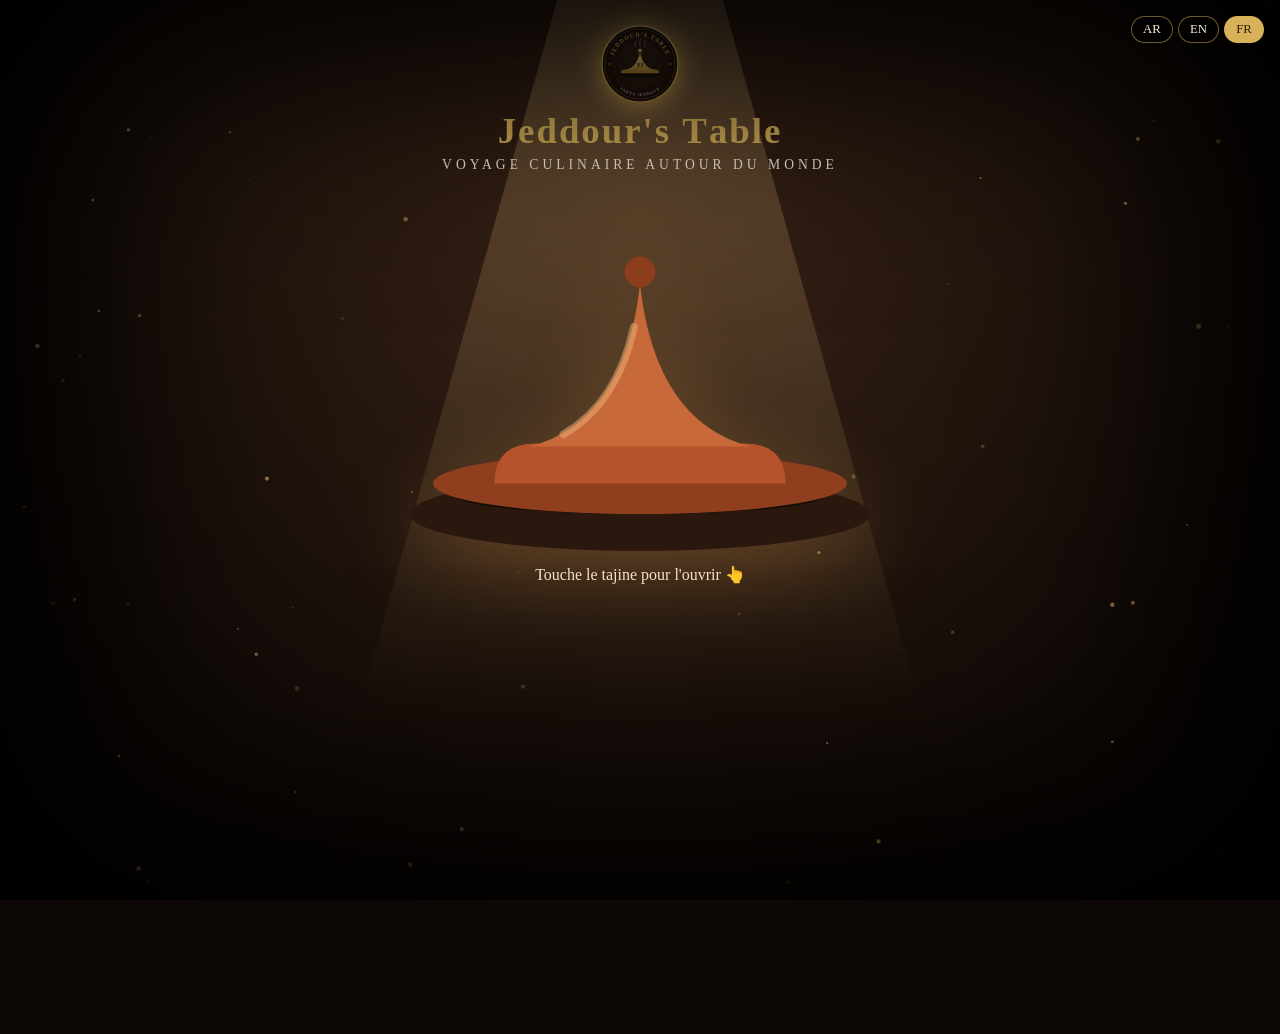
==== index.html @ bbd9a8d2 "initial commit" ====
<!DOCTYPE html>
<html lang="fr">
<head>
<meta charset="UTF-8">
<meta name="viewport" content="width=device-width, initial-scale=1">
<title>Jeddour's Table — Voyage culinaire</title>
<link rel="icon" href="[data-uri]">
<style>
* { box-sizing: border-box; margin: 0; padding: 0; }
body { min-height: 100vh; font-family: Georgia, serif; color: #f4ead8; text-align: center;
  background: radial-gradient(circle at 50% 20%, #3a2417, #0c0705 70%); padding: 1.5rem 1rem 3rem; overflow-x: hidden; }
body::after { content: ""; position: fixed; inset: 0; box-shadow: inset 0 0 220px 70px #000; pointer-events: none; z-index: 3; }
main { position: relative; z-index: 2; min-height: calc(100vh - 4.5rem); display: flex; flex-direction: column; align-items: center; }
h1 { font-size: 2.3rem; letter-spacing: 2px; color: #d8b25a; margin-top: .3rem; }
#dust { position: fixed; inset: 0; width: 100%; height: 100%; pointer-events: none; z-index: 0; }
.spot { position: fixed; top: -10%; left: 50%; width: 80vmin; height: 120vh; transform: translateX(-50%);
  background: linear-gradient(180deg, rgba(255,214,140,.3), transparent 75%);
  clip-path: polygon(42% 0, 58% 0, 100% 100%, 0 100%); filter: blur(18px);
  opacity: 0; animation: fadeIn 2.5s 1s forwards; pointer-events: none; z-index: 1; }
.flash { position: fixed; inset: 0; background: radial-gradient(circle at 50% 45%, #fff3c4, transparent 65%); opacity: 0; pointer-events: none; z-index: 50; }
.flash.go { animation: flash 1.2s; }
.logo { width: 80px; opacity: 0; transform: scale(.6); filter: drop-shadow(0 0 14px #d8b25a); animation: logoIn 1.2s .3s forwards; }
#title { perspective: 600px; }
#title span { display: inline-block; opacity: 0; transform: translateY(30px) rotateX(-70deg); animation: letter .8s forwards; animation-delay: calc(1s + var(--i) * .06s); }
.tagline { opacity: 0; letter-spacing: 4px; text-transform: uppercase; font-size: .85rem; margin: .3rem 0 1rem; animation: fadeIn 1.2s 2.4s forwards; }
.scene { flex: 1; display: flex; flex-direction: column; align-items: center; justify-content: center; width: 100%; }
.tagine { width: min(460px, 88vw); cursor: pointer; opacity: 0; transform: translateY(60px); filter: drop-shadow(0 20px 40px rgba(255,170,80,.25));
  animation: rise 1.4s 2.6s cubic-bezier(.2,.8,.2,1) forwards, float 4s 4.2s ease-in-out infinite; }
.hint { cursor: pointer; opacity: 0; margin: .5rem 0 1.2rem; min-height: 1.5rem; animation: fadeIn 1s 4s forwards; }
.lid { transform-origin: 150px 168px; transition: transform 1.2s cubic-bezier(.6,-.3,.3,1.3), filter .3s; }
.tagine:hover .lid { filter: brightness(1.15); }
.glow { opacity: 0; filter: blur(25px); transition: opacity 1s .3s; }
.steam path { fill: none; stroke: #fff; stroke-width: 5; stroke-linecap: round; opacity: 0; }
.steam path:nth-child(2) { animation-delay: .5s !important; }
.steam path:nth-child(3) { animation-delay: 1s !important; }
.scene.open .tagine { animation: none; opacity: 1; transform: none; }
.scene.open .hint { animation: none; opacity: 1; }
.scene.open .lid { transform: translateY(-125px) rotate(-18deg); }
.scene.open .glow { opacity: .8; }
.scene.open .steam path { animation: steam 2.2s infinite; }
.enter { display: block; margin: 0 auto 1.4rem; padding: 1.1rem 2.4rem; border-radius: 18px; text-decoration: none; color: #2a1a0c;
  background: linear-gradient(180deg, #f0d98a, #b98a2e); box-shadow: 0 0 40px rgba(240,217,138,.5), 0 10px 30px rgba(0,0,0,.5);
  opacity: 0; transform: translateY(-45vh) scale(.2); pointer-events: none; transition: opacity .6s, transform 1s cubic-bezier(.3,1.5,.5,1); }
.enter strong { display: block; font-size: 1.5rem; letter-spacing: 2px; }
.enter span { font-size: .85rem; opacity: .8; }
.scene.open ~ .enter { opacity: 1; transform: none; pointer-events: auto; transition-delay: .6s, .6s; animation: glowPulse 2.4s 2s infinite; }
.scene.open ~ .enter:hover { transform: scale(1.06); transition-delay: 0s; }
.countries { display: flex; flex-wrap: wrap; gap: 1rem; justify-content: center; max-width: 820px; margin: 0 auto; padding-bottom: 2rem; }
.card { --c: #d8b25a; display: flex; flex-direction: column; align-items: center; gap: .6rem; width: 130px; padding: 1rem .5rem; border-radius: 16px;
  color: inherit; text-decoration: none; background: rgba(255,255,255,.06); border: 1px solid rgba(255,255,255,.15);
  opacity: 0; transform: translateY(-55vh) scale(.2); pointer-events: none; transition: opacity .6s, transform 1s cubic-bezier(.3,1.4,.5,1), background .3s, border-color .3s; }
.card img { width: 76px; height: 52px; object-fit: cover; border-radius: 6px; box-shadow: 0 4px 14px rgba(0,0,0,.5); }
.scene.open ~ .countries .card { opacity: 1; transform: none; pointer-events: auto; transition-delay: calc(var(--d) + .9s), calc(var(--d) + .9s), 0s, 0s; }
.scene.open ~ .countries .card:hover { background: var(--c); border-color: var(--c); transform: translateY(-6px) scale(1.06); transition-delay: 0s; }
@keyframes glowPulse { 50% { box-shadow: 0 0 80px rgba(240,217,138,.95), 0 10px 30px rgba(0,0,0,.5); } }
.lang { position: fixed; top: 1rem; inset-inline-end: 1rem; z-index: 60; display: flex; gap: .3rem; }
.lang button { background: rgba(0,0,0,.45); color: #f4ead8; border: 1px solid rgba(216,178,90,.5); border-radius: 14px; padding: .3rem .7rem; font: inherit; font-size: .8rem; cursor: pointer; }
.lang button.on { background: #d8b25a; color: #2a1a0c; }
html[dir=rtl] body { font-family: Tahoma, "Segoe UI", Georgia, serif; }
@keyframes fadeIn { to { opacity: 1; } }
@keyframes logoIn { to { opacity: 1; transform: none; } }
@keyframes letter { to { opacity: 1; transform: none; } }
@keyframes rise { to { opacity: 1; transform: none; } }
@keyframes float { 50% { transform: translateY(-8px); } }
@keyframes flash { 0% { opacity: 0; } 20% { opacity: .9; } 100% { opacity: 0; } }
@keyframes steam { 0% { opacity: 0; transform: translateY(10px); } 40% { opacity: .5; } 100% { opacity: 0; transform: translateY(-25px); } }
@keyframes pop { to { opacity: 1; transform: none; } }
</style>
</head>
<body>
<canvas id="dust"></canvas>
<div class="spot"></div>
<div class="flash" id="flash"></div>
<div class="lang" id="lang"><button data-l="ar">AR</button><button data-l="en">EN</button><button data-l="fr">FR</button></div>
<main>
  <img src="[data-uri]" class="logo" alt="Logo Jeddour's Table">
  <h1 id="title">Jeddour's Table</h1>
  <p class="tagline" id="tagline">Voyage culinaire autour du monde</p>
  <div class="scene" id="scene">
    
    <svg class="tagine" viewBox="0 0 300 240">
      <circle class="glow" cx="150" cy="150" r="70" fill="#ffcf70"/>
      <g class="steam"><path d="M120 130 Q108 100 124 78"/><path d="M150 124 Q138 92 154 66"/><path d="M180 130 Q168 100 184 78"/></g>
      <ellipse cx="150" cy="212" rx="150" ry="24" fill="#2a170d"/>
      <ellipse cx="150" cy="200" rx="120" ry="12" fill="#000" opacity=".45"/>
      <ellipse cx="150" cy="192" rx="135" ry="20" fill="#8f3f1d"/>
      <path d="M55 192 Q55 166 82 166 L218 166 Q245 166 245 192 Z" fill="#b5532c"/>
      <g class="lid" id="lid">
        <path d="M78 168 Q140 152 150 62 Q160 152 222 168 Z" fill="#c8693a"/>
        <path d="M100 160 Q135 140 146 90" fill="none" stroke="#f0b27a" stroke-width="5" stroke-linecap="round" opacity=".5"/>
        <circle cx="150" cy="54" r="10" fill="#8f3f1d"/>
      </g>
    </svg>
    <p class="hint" id="hint">Touche le tajine pour l'ouvrir 👆</p>
  </div>
  <a class="enter" id="enter" href="restaurant.html"><strong id="enterT">Entrer</strong><span id="enterS">Menu · Commandes · Réservation</span></a>
  <div class="countries" id="countries"></div>
</main>
<script>
const COUNTRIES = [{"id":"maroc","nom":"Maroc","couleur":"#c1272d","slogan":"La table des mille et une saveurs","plats":[{"nom":"Tajine","slug":"tajine","emoji":"🍲","prix":90,"desc":"Mijoté lentement dans son plat en terre cuite. Choisis ta recette.","photo":"https://commons.wikimedia.org/wiki/Special:FilePath/Moroccan_lamb_with_prunes_and_apricots.jpg?width=900","histoire":"Le tajine porte le nom du plat en terre cuite à couvercle conique dans lequel il cuit. Cette forme garde la vapeur et laisse la viande mijoter doucement dans son propre jus. Le mariage sucré-salé de l'agneau et des pruneaux est un grand classique des repas de fête et des tables d'invités.","types":[{"nom":"Agneau aux pruneaux","prix":90},{"nom":"Poulet, olives et citron confit","prix":75},{"nom":"Kefta aux œufs","prix":65},{"nom":"Légumes","prix":60}]},{"nom":"Couscous","slug":"couscous","emoji":"🥘","prix":85,"desc":"Semoule vapeur et légumes de saison. Choisis ta garniture.","photo":"https://commons.wikimedia.org/wiki/Special:FilePath/MoroccanCouscous.jpg?width=900","histoire":"Le couscous est né chez les Imazighen (Berbères) d'Afrique du Nord il y a des siècles. Au Maroc, on le sert traditionnellement le vendredi, en famille, et pour les grandes occasions. En 2020, le savoir-faire du couscous a été inscrit au patrimoine culturel immatériel de l'UNESCO par le Maroc, l'Algérie, la Mauritanie et la Tunisie.","types":[{"nom":"Royal","prix":85},{"nom":"Agneau","prix":80},{"nom":"Poulet","prix":70},{"nom":"Sept légumes","prix":60}]},{"nom":"Pastilla","slug":"pastilla","emoji":"🥧","prix":70,"desc":"Feuilles de warqa croustillantes, amandes et cannelle. Choisis ta garniture.","histoire":"La pastilla est une spécialité raffinée de la cuisine marocaine, souvent associée à Fès et à l'héritage andalou. On la prépare traditionnellement avec du pigeon, aujourd'hui souvent avec du poulet. Sa surprise : le sucre et la cannelle saupoudrés sur une garniture salée.","types":[{"nom":"Poulet","prix":70},{"nom":"Viande","prix":75},{"nom":"Pigeon","prix":90},{"nom":"Fruits de mer","prix":85}]},{"nom":"Harira","slug":"harira","emoji":"🍵","prix":30,"desc":"Soupe de tomates, lentilles et pois chiches parfumée à la coriandre, servie avec des dattes.","photo":"https://commons.wikimedia.org/wiki/Special:FilePath/Harira_d%27aflou.jpg?width=900","histoire":"Le mot harira vient d'un mot arabe qui signifie « soie », à cause de la texture veloutée de la soupe. C'est le plat qui rompt le jeûne au coucher du soleil pendant le Ramadan, accompagné de dattes et de chebakia."},{"nom":"Tanjia marrakchia","slug":"tanjia","emoji":"🏺","prix":95,"desc":"Viande de bœuf confite des heures dans une jarre en terre, ail, cumin et citron confit.","histoire":"La tanjia est la spécialité de Marrakech. Elle cuit dans une jarre en terre que l'on dépose dans les braises du four du hammam. On la présente souvent comme le plat des hommes, préparé entre amis pour un déjeuner.","types":[{"nom":"Bœuf","prix":95},{"nom":"Agneau","prix":105}]},{"nom":"Rfissa","slug":"rfissa","emoji":"🍗","prix":80,"desc":"Poulet fermier, lentilles et fenugrec sur des morceaux de msemen émiettés.","photo":"https://commons.wikimedia.org/wiki/Special:FilePath/Rfissa_marocaine.jpg?width=900","histoire":"La rfissa est un plat de fête généreux, servi aux grandes occasions. On l'offre aussi aux jeunes mamans après la naissance, pour leur donner des forces."}],"code":"ma"},{"id":"italie","nom":"Italie","couleur":"#1b8a3c","slogan":"La dolce vita dans l'assiette","plats":[{"nom":"Pizza","emoji":"🍕","desc":"Pâte fine, sauce tomate et mozzarella. Choisis ta pizza.","prix":65,"slug":"pizza-margherita","types":[{"nom":"Margherita","prix":65},{"nom":"Pepperoni (bœuf)","prix":75},{"nom":"Quatre fromages","prix":80},{"nom":"Poulet","prix":75}]},{"nom":"Lasagnes","emoji":"🍝","desc":"Bolognaise maison et béchamel gratinée.","prix":75,"slug":"lasagnes","types":[{"nom":"Bœuf","prix":75},{"nom":"Poulet","prix":70},{"nom":"Végétarienne","prix":65}]},{"nom":"Spaghetti","emoji":"🍝","desc":"Pâtes al dente. Choisis ta sauce.","prix":70,"slug":"spaghetti-carbonara","types":[{"nom":"Carbonara (volaille fumée)","prix":70},{"nom":"Bolognaise","prix":70},{"nom":"Arrabbiata","prix":60}]},{"nom":"Tiramisu","emoji":"🍰","desc":"Mascarpone, café et cacao.","prix":40,"slug":"tiramisu"}],"code":"it"},{"id":"france","nom":"France","couleur":"#1e4fa3","slogan":"L'art de la grande cuisine","plats":[{"nom":"Coq au vin","emoji":"🍗","desc":"Poulet mijoté au vin rouge.","prix":110,"slug":"coq-au-vin"},{"nom":"Ratatouille","emoji":"🍆","desc":"Légumes du soleil confits.","prix":70,"slug":"ratatouille"},{"nom":"Soupe à l'oignon","emoji":"🧅","desc":"Gratinée au fromage.","prix":50,"slug":"soupe-a-l-oignon"},{"nom":"Crêpes","emoji":"🥞","desc":"Fines crêpes faites minute. Choisis ta garniture.","prix":45,"slug":"crepes-suzette","types":[{"nom":"Suzette","prix":45},{"nom":"Sucre","prix":30},{"nom":"Chocolat","prix":40},{"nom":"Confiture","prix":35}]}],"code":"fr"},{"id":"chine","nom":"Chine","couleur":"#d71920","slogan":"Mille ans de saveurs","plats":[{"nom":"Canard laqué","emoji":"🦆","desc":"Peau croustillante, crêpes et sauce hoisin.","prix":120,"slug":"canard-laque"},{"nom":"Dim Sum","emoji":"🥟","desc":"Raviolis vapeur assortis.","prix":60,"slug":"dim-sum","types":[{"nom":"Crevettes","prix":60},{"nom":"Bœuf","prix":60},{"nom":"Poulet","prix":60},{"nom":"Légumes","prix":55}]},{"nom":"Nouilles sautées","emoji":"🍜","desc":"Légumes, œuf et sauce soja.","prix":55,"slug":"nouilles-sautees","types":[{"nom":"Légumes","prix":55},{"nom":"Poulet","prix":60},{"nom":"Bœuf","prix":65},{"nom":"Crevettes","prix":70}]},{"nom":"Kung Pao","emoji":"🌶️","desc":"Piquant, cacahuètes grillées. Choisis ta viande.","prix":75,"slug":"poulet-kung-pao","types":[{"nom":"Poulet","prix":75},{"nom":"Bœuf","prix":85},{"nom":"Crevettes","prix":95}]}],"code":"cn"},{"id":"japon","nom":"Japon","couleur":"#bc002d","slogan":"La précision du goût","plats":[{"nom":"Sushi","emoji":"🍣","desc":"Riz vinaigré et poisson frais. Choisis ton poisson.","prix":100,"slug":"sushi-assortis","types":[{"nom":"Saumon","prix":100},{"nom":"Thon","prix":110},{"nom":"Crevette","prix":95},{"nom":"Assortiment","prix":120}]},{"nom":"Ramen","emoji":"🍜","desc":"Bouillon riche, nouilles et œuf mariné. Choisis ton bouillon.","prix":80,"slug":"ramen","types":[{"nom":"Shoyu (poulet)","prix":80},{"nom":"Miso","prix":80},{"nom":"Piquant (poulet)","prix":85},{"nom":"Légumes","prix":70}]},{"nom":"Tempura","emoji":"🍤","desc":"Légumes et crevettes croustillants.","prix":75,"slug":"tempura","types":[{"nom":"Crevettes","prix":75},{"nom":"Légumes","prix":60},{"nom":"Mixte","prix":80}]},{"nom":"Takoyaki","emoji":"🐙","desc":"Boulettes de poulpe grillées.","prix":55,"slug":"takoyaki"}],"code":"jp"},{"id":"turquie","nom":"Turquie","couleur":"#e30a17","slogan":"Entre Orient et Occident","plats":[{"nom":"Kebab","emoji":"🥙","desc":"Grillé, servi avec pain et yaourt. Choisis ta viande.","prix":70,"slug":"kebab-iskender","types":[{"nom":"Agneau","prix":70},{"nom":"Poulet","prix":60},{"nom":"Mixte","prix":80}]},{"nom":"Pide","emoji":"🫓","desc":"Pain en bateau garni.","prix":60,"slug":"pide","types":[{"nom":"Viande","prix":60},{"nom":"Fromage","prix":55},{"nom":"Poulet","prix":60}]},{"nom":"Lahmacun","emoji":"🍕","desc":"Pizza turque fine à la viande.","prix":55,"slug":"lahmacun","types":[{"nom":"Agneau","prix":55},{"nom":"Poulet","prix":50},{"nom":"Fromage","prix":50}]},{"nom":"Baklava","emoji":"🍯","desc":"Pistaches et miel.","prix":40,"slug":"baklava","types":[{"nom":"Pistache","prix":40},{"nom":"Noix","prix":35}]}],"code":"tr"},{"id":"inde","nom":"Inde","couleur":"#e8792b","slogan":"Un festival d'épices","plats":[{"nom":"Curry","emoji":"🍛","desc":"Sauce crémeuse aux épices. Choisis ton curry.","prix":85,"slug":"poulet-tikka-masala","types":[{"nom":"Poulet tikka masala","prix":85},{"nom":"Agneau rogan josh","prix":95},{"nom":"Paneer","prix":75}]},{"nom":"Biryani","emoji":"🍚","desc":"Riz basmati parfumé au poulet.","prix":80,"slug":"biryani","types":[{"nom":"Poulet","prix":80},{"nom":"Agneau","prix":90},{"nom":"Légumes","prix":70}]},{"nom":"Naan","emoji":"🫓","desc":"Pain cuit au tandoor. Choisis ton naan.","prix":20,"slug":"naan-au-fromage","types":[{"nom":"Nature","prix":20},{"nom":"Fromage","prix":25},{"nom":"Ail","prix":25}]},{"nom":"Samosas","emoji":"🥟","desc":"Légumes épicés, croustillants.","prix":35,"slug":"samosas","types":[{"nom":"Légumes","prix":35},{"nom":"Viande","prix":40}]}],"code":"in"},{"id":"mexique","nom":"Mexique","couleur":"#006847","slogan":"Fiesta dans l'assiette","plats":[{"nom":"Tacos","emoji":"🌮","desc":"Tortillas de maïs, coriandre et oignon. Choisis ta garniture.","prix":55,"slug":"tacos-al-pastor","types":[{"nom":"Poulet","prix":55},{"nom":"Bœuf","prix":65},{"nom":"Crevettes","prix":70},{"nom":"Végétarien","prix":50}]},{"nom":"Burrito","emoji":"🌯","desc":"Riz, haricots, poulet et fromage.","prix":65,"slug":"burrito","types":[{"nom":"Poulet","prix":65},{"nom":"Bœuf","prix":70},{"nom":"Végétarien","prix":60}]},{"nom":"Guacamole","emoji":"🥑","desc":"Avocat frais et totopos.","prix":40,"slug":"guacamole"},{"nom":"Quesadilla","emoji":"🧀","desc":"Tortilla fondante au fromage.","prix":55,"slug":"quesadilla","types":[{"nom":"Fromage","prix":55},{"nom":"Poulet","prix":60},{"nom":"Champignons","prix":55}]}],"code":"mx"}];
const I18N = {"ui":{"fr":{"tagline":"Voyage culinaire autour du monde","hint":"Touche le tajine pour l'ouvrir 👆","hint2":"Choisis un pays ou clique sur Entrer 👇","enter":"Entrer","enter_sub":"Menu · Commandes · Réservation"},"en":{"tagline":"A culinary journey around the world","hint":"Tap the tajine to open it 👆","hint2":"Pick a country or press Enter 👇","enter":"Enter","enter_sub":"Menu · Orders · Booking"},"ar":{"tagline":"رحلة طهي حول العالم","hint":"المس الطاجين لفتحه 👆","hint2":"اختر بلدًا أو اضغط دخول 👇","enter":"دخول","enter_sub":"القائمة · الطلبات · الحجز"}},"ct":{"en":{"maroc":["Morocco","The table of a thousand and one flavours"],"italie":["Italy","La dolce vita on a plate"],"france":["France","The art of fine cuisine"],"chine":["China","A thousand years of flavour"],"japon":["Japan","The precision of taste"],"turquie":["Turkey","Between East and West"],"inde":["India","A festival of spices"],"mexique":["Mexico","Fiesta on a plate"]},"ar":{"maroc":["المغرب","مائدة ألف نكهة ونكهة"],"italie":["إيطاليا","الحياة الحلوة في طبق"],"france":["فرنسا","فن المطبخ الراقي"],"chine":["الصين","ألف عام من النكهات"],"japon":["اليابان","دقة الذوق"],"turquie":["تركيا","بين الشرق والغرب"],"inde":["الهند","مهرجان من التوابل"],"mexique":["المكسيك","احتفال في طبق"]}}};
const scene = document.getElementById("scene");
const hint = document.getElementById("hint");
const list = document.getElementById("countries");

function openTajine() {
  if (scene.classList.contains("open")) return;
  scene.classList.add("open");
  document.getElementById("flash").classList.add("go");
  ding();
  hint.textContent = U().hint2;
}
document.querySelector(".tagine").addEventListener("click", openTajine);
hint.addEventListener("click", openTajine);

let lang = new URLSearchParams(location.search).get("lang");
try { lang = lang || localStorage.getItem("lang"); } catch (e) {}
if (!I18N.ui[lang]) lang = "fr";
const U = () => I18N.ui[lang];
const cname = (c) => (lang === "fr" ? c.nom : I18N.ct[lang][c.id][0]);
function applyLang() {
  document.documentElement.lang = lang;
  document.documentElement.dir = lang === "ar" ? "rtl" : "ltr";
  try { localStorage.setItem("lang", lang); } catch (e) {}
  document.getElementById("tagline").textContent = U().tagline;
  hint.textContent = scene.classList.contains("open") ? U().hint2 : U().hint;
  document.getElementById("enterT").textContent = U().enter;
  document.getElementById("enterS").textContent = U().enter_sub;
  document.getElementById("enter").href = "restaurant.html?lang=" + lang;
  document.querySelectorAll("#lang button").forEach((b) => b.classList.toggle("on", b.dataset.l === lang));
  list.innerHTML = COUNTRIES.map((c, i) =>
    `<a class="card" style="--c:${c.couleur};--d:${i * 0.12}s" href="restaurant.html?c=${c.id}&lang=${lang}#carte"><img src="https://flagcdn.com/w160/${c.code}.png" alt=""><span>${cname(c)}</span></a>`).join("");
}
document.getElementById("lang").addEventListener("click", (e) => { const b = e.target.closest("button"); if (b) { lang = b.dataset.l; applyLang(); } });
applyLang();

const title = document.getElementById("title");
title.innerHTML = [...title.textContent].map((ch, i) => `<span style="--i:${i}">${ch === " " ? "&nbsp;" : ch}</span>`).join("");

const cv = document.getElementById("dust");
const ctx = cv.getContext("2d");
const dots = [];
function size() { cv.width = innerWidth; cv.height = innerHeight; }
size();
addEventListener("resize", size);
for (let i = 0; i < 70; i++) dots.push({ x: Math.random() * innerWidth, y: Math.random() * innerHeight, r: Math.random() * 2 + 0.5, v: Math.random() * 0.4 + 0.15, a: Math.random() });
(function loop() {
  if (ctx) {
    ctx.clearRect(0, 0, cv.width, cv.height);
    for (const d of dots) {
      d.y -= d.v; d.x += Math.sin(d.y / 40) * 0.3;
      if (d.y < -5) { d.y = cv.height + 5; d.x = Math.random() * cv.width; }
      ctx.beginPath(); ctx.arc(d.x, d.y, d.r, 0, 6.283);
      ctx.fillStyle = `rgba(255,200,110,${d.a * 0.6})`; ctx.fill();
    }
  }
  requestAnimationFrame(loop);
})();
function ding() {
  try {
    const ac = new (window.AudioContext || window.webkitAudioContext)();
    [880, 1320].forEach((f, i) => {
      const o = ac.createOscillator(), g = ac.createGain(), t = ac.currentTime + i * 0.1;
      o.type = "sine"; o.frequency.value = f;
      g.gain.setValueAtTime(0.0001, t);
      g.gain.exponentialRampToValueAtTime(0.25, t + 0.02);
      g.gain.exponentialRampToValueAtTime(0.0001, t + 1.4);
      o.connect(g).connect(ac.destination); o.start(t); o.stop(t + 1.5);
    });
  } catch (e) {}
}
</script>
</body>
</html>
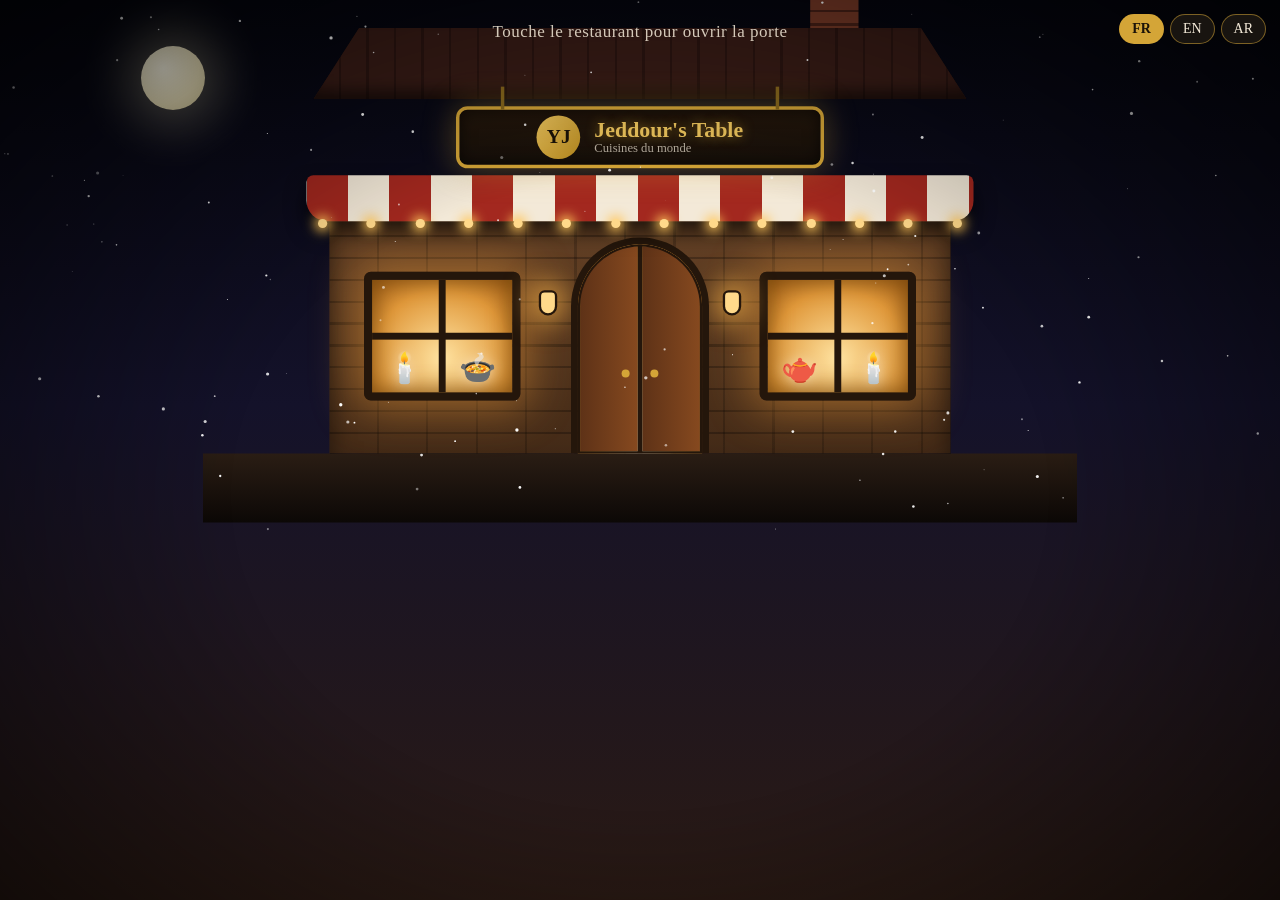
==== commit 777ef912: "change intro and add new logo" ====
--- a/index.html
+++ b/index.html
@@ -2,173 +2,266 @@
 <html lang="fr">
 <head>
 <meta charset="UTF-8">
-<meta name="viewport" content="width=device-width, initial-scale=1">
-<title>Jeddour's Table — Voyage culinaire</title>
-<link rel="icon" href="[data-uri]">
+<meta name="viewport" content="width=device-width,initial-scale=1">
+<title>Jeddour's Table</title>
 <style>
-* { box-sizing: border-box; margin: 0; padding: 0; }
-body { min-height: 100vh; font-family: Georgia, serif; color: #f4ead8; text-align: center;
-  background: radial-gradient(circle at 50% 20%, #3a2417, #0c0705 70%); padding: 1.5rem 1rem 3rem; overflow-x: hidden; }
-body::after { content: ""; position: fixed; inset: 0; box-shadow: inset 0 0 220px 70px #000; pointer-events: none; z-index: 3; }
-main { position: relative; z-index: 2; min-height: calc(100vh - 4.5rem); display: flex; flex-direction: column; align-items: center; }
-h1 { font-size: 2.3rem; letter-spacing: 2px; color: #d8b25a; margin-top: .3rem; }
-#dust { position: fixed; inset: 0; width: 100%; height: 100%; pointer-events: none; z-index: 0; }
-.spot { position: fixed; top: -10%; left: 50%; width: 80vmin; height: 120vh; transform: translateX(-50%);
-  background: linear-gradient(180deg, rgba(255,214,140,.3), transparent 75%);
-  clip-path: polygon(42% 0, 58% 0, 100% 100%, 0 100%); filter: blur(18px);
-  opacity: 0; animation: fadeIn 2.5s 1s forwards; pointer-events: none; z-index: 1; }
-.flash { position: fixed; inset: 0; background: radial-gradient(circle at 50% 45%, #fff3c4, transparent 65%); opacity: 0; pointer-events: none; z-index: 50; }
-.flash.go { animation: flash 1.2s; }
-.logo { width: 80px; opacity: 0; transform: scale(.6); filter: drop-shadow(0 0 14px #d8b25a); animation: logoIn 1.2s .3s forwards; }
-#title { perspective: 600px; }
-#title span { display: inline-block; opacity: 0; transform: translateY(30px) rotateX(-70deg); animation: letter .8s forwards; animation-delay: calc(1s + var(--i) * .06s); }
-.tagline { opacity: 0; letter-spacing: 4px; text-transform: uppercase; font-size: .85rem; margin: .3rem 0 1rem; animation: fadeIn 1.2s 2.4s forwards; }
-.scene { flex: 1; display: flex; flex-direction: column; align-items: center; justify-content: center; width: 100%; }
-.tagine { width: min(460px, 88vw); cursor: pointer; opacity: 0; transform: translateY(60px); filter: drop-shadow(0 20px 40px rgba(255,170,80,.25));
-  animation: rise 1.4s 2.6s cubic-bezier(.2,.8,.2,1) forwards, float 4s 4.2s ease-in-out infinite; }
-.hint { cursor: pointer; opacity: 0; margin: .5rem 0 1.2rem; min-height: 1.5rem; animation: fadeIn 1s 4s forwards; }
-.lid { transform-origin: 150px 168px; transition: transform 1.2s cubic-bezier(.6,-.3,.3,1.3), filter .3s; }
-.tagine:hover .lid { filter: brightness(1.15); }
-.glow { opacity: 0; filter: blur(25px); transition: opacity 1s .3s; }
-.steam path { fill: none; stroke: #fff; stroke-width: 5; stroke-linecap: round; opacity: 0; }
-.steam path:nth-child(2) { animation-delay: .5s !important; }
-.steam path:nth-child(3) { animation-delay: 1s !important; }
-.scene.open .tagine { animation: none; opacity: 1; transform: none; }
-.scene.open .hint { animation: none; opacity: 1; }
-.scene.open .lid { transform: translateY(-125px) rotate(-18deg); }
-.scene.open .glow { opacity: .8; }
-.scene.open .steam path { animation: steam 2.2s infinite; }
-.enter { display: block; margin: 0 auto 1.4rem; padding: 1.1rem 2.4rem; border-radius: 18px; text-decoration: none; color: #2a1a0c;
-  background: linear-gradient(180deg, #f0d98a, #b98a2e); box-shadow: 0 0 40px rgba(240,217,138,.5), 0 10px 30px rgba(0,0,0,.5);
-  opacity: 0; transform: translateY(-45vh) scale(.2); pointer-events: none; transition: opacity .6s, transform 1s cubic-bezier(.3,1.5,.5,1); }
-.enter strong { display: block; font-size: 1.5rem; letter-spacing: 2px; }
-.enter span { font-size: .85rem; opacity: .8; }
-.scene.open ~ .enter { opacity: 1; transform: none; pointer-events: auto; transition-delay: .6s, .6s; animation: glowPulse 2.4s 2s infinite; }
-.scene.open ~ .enter:hover { transform: scale(1.06); transition-delay: 0s; }
-.countries { display: flex; flex-wrap: wrap; gap: 1rem; justify-content: center; max-width: 820px; margin: 0 auto; padding-bottom: 2rem; }
-.card { --c: #d8b25a; display: flex; flex-direction: column; align-items: center; gap: .6rem; width: 130px; padding: 1rem .5rem; border-radius: 16px;
-  color: inherit; text-decoration: none; background: rgba(255,255,255,.06); border: 1px solid rgba(255,255,255,.15);
-  opacity: 0; transform: translateY(-55vh) scale(.2); pointer-events: none; transition: opacity .6s, transform 1s cubic-bezier(.3,1.4,.5,1), background .3s, border-color .3s; }
-.card img { width: 76px; height: 52px; object-fit: cover; border-radius: 6px; box-shadow: 0 4px 14px rgba(0,0,0,.5); }
-.scene.open ~ .countries .card { opacity: 1; transform: none; pointer-events: auto; transition-delay: calc(var(--d) + .9s), calc(var(--d) + .9s), 0s, 0s; }
-.scene.open ~ .countries .card:hover { background: var(--c); border-color: var(--c); transform: translateY(-6px) scale(1.06); transition-delay: 0s; }
-@keyframes glowPulse { 50% { box-shadow: 0 0 80px rgba(240,217,138,.95), 0 10px 30px rgba(0,0,0,.5); } }
-.lang { position: fixed; top: 1rem; inset-inline-end: 1rem; z-index: 60; display: flex; gap: .3rem; }
-.lang button { background: rgba(0,0,0,.45); color: #f4ead8; border: 1px solid rgba(216,178,90,.5); border-radius: 14px; padding: .3rem .7rem; font: inherit; font-size: .8rem; cursor: pointer; }
-.lang button.on { background: #d8b25a; color: #2a1a0c; }
-html[dir=rtl] body { font-family: Tahoma, "Segoe UI", Georgia, serif; }
-@keyframes fadeIn { to { opacity: 1; } }
-@keyframes logoIn { to { opacity: 1; transform: none; } }
-@keyframes letter { to { opacity: 1; transform: none; } }
-@keyframes rise { to { opacity: 1; transform: none; } }
-@keyframes float { 50% { transform: translateY(-8px); } }
-@keyframes flash { 0% { opacity: 0; } 20% { opacity: .9; } 100% { opacity: 0; } }
-@keyframes steam { 0% { opacity: 0; transform: translateY(10px); } 40% { opacity: .5; } 100% { opacity: 0; transform: translateY(-25px); } }
-@keyframes pop { to { opacity: 1; transform: none; } }
+*{box-sizing:border-box}
+html,body{margin:0}
+body{min-height:100vh;background:linear-gradient(#05060f 0%,#14122a 45%,#2a1a14 100%);color:#f3e9d8;font-family:Georgia,serif;display:flex;flex-direction:column;align-items:center;padding:22px 8px 50px;text-align:center;overflow-x:hidden}
+#fx{position:fixed;inset:0;width:100%;height:100%;pointer-events:none;z-index:5}
+.vignette{position:fixed;inset:0;pointer-events:none;z-index:6;background:radial-gradient(ellipse at 50% 55%,transparent 45%,#000a 100%)}
+.moon{position:fixed;top:46px;left:11%;width:64px;height:64px;border-radius:50%;background:radial-gradient(circle at 35% 35%,#fffbe8,#e9dfb8 60%,#c9bd8e);box-shadow:0 0 50px 14px #fff6c855;z-index:0}
+.hint{position:relative;z-index:7;opacity:.85;margin:0 0 6px;font-size:17px;letter-spacing:.5px;animation:pulse 2.4s ease-in-out infinite;transition:opacity .6s}
+@keyframes pulse{50%{opacity:.4}}
+
+/* ===== SCÈNE ===== */
+#stageBox{position:relative;width:100%;z-index:2;opacity:0;animation:fadein 2.4s .2s forwards}
+@keyframes fadein{to{opacity:1}}
+#scaler{position:absolute;top:0;left:50%;margin-left:-320px;width:640px;height:440px;transform-origin:50% 100%;transform:scale(calc(var(--s,1) * var(--z,1)));transition:transform 2s cubic-bezier(.3,.6,.2,1)}
+#scaler.zoom{--z:1.07}
+#resto{position:absolute;inset:0;border:none;background:none;padding:0;cursor:pointer;font-family:inherit;color:inherit}
+#resto.opened{cursor:default}
+
+.roof{position:absolute;left:36px;top:40px;width:568px;height:62px;clip-path:polygon(7% 0,93% 0,100% 100%,0 100%);background:repeating-linear-gradient(90deg,#3a1d17 0 22px,#2c1511 22px 24px),#33190f;box-shadow:inset 0 -8px 12px #0008}
+.chimney{position:absolute;left:468px;top:0;width:42px;height:72px;background:repeating-linear-gradient(0deg,#7a3b28 0 10px,#4a2218 10px 12px);border-radius:3px 3px 0 0}
+.chimney::before{content:"";position:absolute;left:-5px;top:-6px;width:52px;height:10px;background:#5a2b1c;border-radius:3px}
+.sign{position:absolute;left:160px;top:108px;width:320px;height:54px;display:flex;align-items:center;justify-content:center;gap:12px;background:linear-gradient(#24170c,#17100a);border:3px solid #d4a537;border-radius:10px;box-shadow:0 0 28px #d4a53766,inset 0 0 14px #0009;z-index:3}
+.sign::before,.sign::after{content:"";position:absolute;top:-20px;width:3px;height:20px;background:#8a6a1e}
+.sign::before{left:36px}.sign::after{right:36px}
+.mono{width:38px;height:38px;border-radius:50%;background:linear-gradient(135deg,#f0c75e,#b88a1e);color:#1a1208;font-weight:700;display:flex;align-items:center;justify-content:center;font-size:17px;flex:none}
+.sign b{color:#f0c75e;font-size:19px;line-height:1.05;text-align:left;text-shadow:0 0 10px #d4a537aa}
+.sign small{display:block;color:#f3e9d8bb;font-size:11px;font-weight:400;text-shadow:none}
+.awning{position:absolute;left:30px;top:168px;width:580px;height:40px;border-radius:6px 6px 18px 18px;background:repeating-linear-gradient(90deg,#a3281f 0 36px,#f3e9d8 36px 72px);box-shadow:0 10px 18px #000a;z-index:2}
+.bulbs{position:absolute;left:40px;top:206px;width:560px;display:flex;justify-content:space-between;z-index:3}
+.bulbs i{width:8px;height:8px;border-radius:50%;background:#ffd98a;box-shadow:0 0 10px 3px #ffc65a;animation:tw 1.8s ease-in-out infinite}
+.bulbs i:nth-child(odd){animation-delay:.9s}.bulbs i:nth-child(3n){animation-delay:.4s}
+@keyframes tw{50%{opacity:.35}}
+.wall{position:absolute;left:50px;top:176px;width:540px;height:234px;background:repeating-linear-gradient(0deg,transparent 0 17px,#0004 17px 19px),repeating-linear-gradient(90deg,transparent 0 41px,#0003 41px 43px),linear-gradient(#6a4528,#432a17);box-shadow:inset 0 14px 20px #0008}
+.window{position:absolute;top:76px;width:136px;height:112px;border:7px solid #24160b;border-radius:6px;background:radial-gradient(circle at 50% 70%,#ffe3a1,#e0983a 65%,#a15d16);box-shadow:inset 0 0 20px #7a4a0f,0 0 40px 6px #ffa83e77;animation:flick 3.4s infinite;overflow:hidden}
+.window.l{left:30px}.window.r{right:30px}
+.window::before{content:"";position:absolute;inset:0;background:linear-gradient(#24160b,#24160b) 50% 0/6px 100% no-repeat,linear-gradient(#24160b,#24160b) 0 50%/100% 6px no-repeat}
+.window span{position:absolute;bottom:6px;font-size:26px;filter:drop-shadow(0 0 6px #fff7)}
+.window .a{left:12px}.window .b{right:14px}
+@keyframes flick{0%,100%{filter:brightness(1)}30%{filter:brightness(1.18)}55%{filter:brightness(.9)}75%{filter:brightness(1.1)}}
+.lamp{position:absolute;top:92px;width:16px;height:22px;border-radius:5px 5px 8px 8px;background:#ffd98a;border:2px solid #24160b;box-shadow:0 0 22px 8px #ffb84a99;animation:flick 2.2s infinite}
+.lamp.l{left:182px}.lamp.r{left:342px}
+
+.doorway{position:absolute;left:210px;top:46px;width:120px;height:188px;border:6px solid #24160b;border-bottom:none;border-radius:60px 60px 0 0;background:radial-gradient(ellipse at 50% 100%,#fff4cf,#f0b24a 50%,#8a4f12);perspective:500px;overflow:hidden}
+.door{position:absolute;top:0;width:50%;height:100%;background:linear-gradient(90deg,#5e3217,#86491f);border:2px solid #24160b;transition:transform 1.4s cubic-bezier(.65,0,.25,1)}
+.door.l{left:0;transform-origin:left center;border-radius:54px 0 0 0}
+.door.r{right:0;transform-origin:right center;border-radius:0 54px 0 0}
+.door::after{content:"";position:absolute;top:60%;width:7px;height:7px;border-radius:50%;background:#d4a537}
+.door.l::after{right:7px}.door.r::after{left:7px}
+#resto.opened .door.l{transform:rotateY(-108deg)}
+#resto.opened .door.r{transform:rotateY(108deg)}
+.ground{position:absolute;left:-60px;top:410px;width:760px;height:60px;background:linear-gradient(#2a1d14,#0c0806)}
+.beam{position:absolute;left:150px;top:410px;width:340px;height:90px;clip-path:polygon(33% 0,67% 0,100% 100%,0 100%);background:linear-gradient(#ffe7a8cc,#ffd98a11);opacity:0;transition:opacity 1.6s .6s;z-index:1}
+#resto.opened~.beam,#scaler.on .beam{opacity:1}
+
+/* ===== LES PAYS ===== */
+#countries{position:relative;z-index:7;display:flex;flex-wrap:wrap;gap:12px;justify-content:center;max-width:800px;margin-top:34px}
+.c{display:flex;flex-direction:column;align-items:center;gap:4px;width:112px;background:#1f1913ee;border:1px solid #d4a53777;border-radius:14px;padding:12px 8px;color:#f3e9d8;text-decoration:none;box-shadow:0 6px 18px #0008;transition:border-color .2s,transform .2s}
+.c:hover{border-color:#f0c75e;transform:translateY(-4px)}
+.c span:first-child{font-size:38px}
+.c img{width:56px;height:38px;object-fit:cover;border-radius:5px;box-shadow:0 2px 8px #0009}
+.lang{position:fixed;top:14px;right:14px;z-index:9;display:flex;gap:6px}
+.lang button{background:#1f1913cc;color:#f3e9d8;border:1px solid #d4a53788;border-radius:16px;padding:6px 12px;font:inherit;font-size:14px;cursor:pointer}
+.lang button.on{background:#d4a537;color:#1a1208;font-weight:700}
+#enter{position:relative;z-index:7;display:none;margin-top:26px;padding:15px 38px;background:linear-gradient(135deg,#f0c75e,#b88a1e);color:#1a1208;font-weight:700;font-size:19px;border-radius:32px;text-decoration:none;box-shadow:0 0 30px #d4a53766}
 </style>
 </head>
 <body>
-<canvas id="dust"></canvas>
-<div class="spot"></div>
-<div class="flash" id="flash"></div>
-<div class="lang" id="lang"><button data-l="ar">AR</button><button data-l="en">EN</button><button data-l="fr">FR</button></div>
-<main>
-  <img src="[data-uri]" class="logo" alt="Logo Jeddour's Table">
-  <h1 id="title">Jeddour's Table</h1>
-  <p class="tagline" id="tagline">Voyage culinaire autour du monde</p>
-  <div class="scene" id="scene">
-    
-    <svg class="tagine" viewBox="0 0 300 240">
-      <circle class="glow" cx="150" cy="150" r="70" fill="#ffcf70"/>
-      <g class="steam"><path d="M120 130 Q108 100 124 78"/><path d="M150 124 Q138 92 154 66"/><path d="M180 130 Q168 100 184 78"/></g>
-      <ellipse cx="150" cy="212" rx="150" ry="24" fill="#2a170d"/>
-      <ellipse cx="150" cy="200" rx="120" ry="12" fill="#000" opacity=".45"/>
-      <ellipse cx="150" cy="192" rx="135" ry="20" fill="#8f3f1d"/>
-      <path d="M55 192 Q55 166 82 166 L218 166 Q245 166 245 192 Z" fill="#b5532c"/>
-      <g class="lid" id="lid">
-        <path d="M78 168 Q140 152 150 62 Q160 152 222 168 Z" fill="#c8693a"/>
-        <path d="M100 160 Q135 140 146 90" fill="none" stroke="#f0b27a" stroke-width="5" stroke-linecap="round" opacity=".5"/>
-        <circle cx="150" cy="54" r="10" fill="#8f3f1d"/>
-      </g>
-    </svg>
-    <p class="hint" id="hint">Touche le tajine pour l'ouvrir 👆</p>
+<canvas id="fx"></canvas>
+<div class="lang" id="lang"></div>
+<div class="vignette"></div>
+<div class="moon"></div>
+
+<p class="hint" id="hint">Touche le restaurant pour ouvrir la porte</p>
+
+<div id="stageBox">
+  <div id="scaler">
+    <div class="ground"></div>
+    <div class="chimney" id="chimney"></div>
+    <button id="resto" aria-label="Ouvrir le restaurant">
+      <div class="roof"></div>
+      <div class="sign"><div class="mono">YJ</div><b>Jeddour's Table<small id="tag">Cuisines du monde</small></b></div>
+      <div class="awning"></div>
+      <div class="bulbs"><i></i><i></i><i></i><i></i><i></i><i></i><i></i><i></i><i></i><i></i><i></i><i></i><i></i><i></i></div>
+      <div class="wall">
+        <div class="window l"><span class="a">🕯️</span><span class="b">🍲</span></div>
+        <div class="window r"><span class="a">🫖</span><span class="b">🕯️</span></div>
+        <div class="lamp l"></div><div class="lamp r"></div>
+        <div class="doorway" id="doorway"><div class="door l"></div><div class="door r"></div></div>
+      </div>
+    </button>
+    <div class="beam" id="beam"></div>
   </div>
-  <a class="enter" id="enter" href="restaurant.html"><strong id="enterT">Entrer</strong><span id="enterS">Menu · Commandes · Réservation</span></a>
-  <div class="countries" id="countries"></div>
-</main>
+</div>
+
+<div id="countries"></div>
+<a id="enter" href="restaurant.html">Entrer au restaurant</a>
+
 <script>
-const COUNTRIES = [{"id":"maroc","nom":"Maroc","couleur":"#c1272d","slogan":"La table des mille et une saveurs","plats":[{"nom":"Tajine","slug":"tajine","emoji":"🍲","prix":90,"desc":"Mijoté lentement dans son plat en terre cuite. Choisis ta recette.","photo":"https://commons.wikimedia.org/wiki/Special:FilePath/Moroccan_lamb_with_prunes_and_apricots.jpg?width=900","histoire":"Le tajine porte le nom du plat en terre cuite à couvercle conique dans lequel il cuit. Cette forme garde la vapeur et laisse la viande mijoter doucement dans son propre jus. Le mariage sucré-salé de l'agneau et des pruneaux est un grand classique des repas de fête et des tables d'invités.","types":[{"nom":"Agneau aux pruneaux","prix":90},{"nom":"Poulet, olives et citron confit","prix":75},{"nom":"Kefta aux œufs","prix":65},{"nom":"Légumes","prix":60}]},{"nom":"Couscous","slug":"couscous","emoji":"🥘","prix":85,"desc":"Semoule vapeur et légumes de saison. Choisis ta garniture.","photo":"https://commons.wikimedia.org/wiki/Special:FilePath/MoroccanCouscous.jpg?width=900","histoire":"Le couscous est né chez les Imazighen (Berbères) d'Afrique du Nord il y a des siècles. Au Maroc, on le sert traditionnellement le vendredi, en famille, et pour les grandes occasions. En 2020, le savoir-faire du couscous a été inscrit au patrimoine culturel immatériel de l'UNESCO par le Maroc, l'Algérie, la Mauritanie et la Tunisie.","types":[{"nom":"Royal","prix":85},{"nom":"Agneau","prix":80},{"nom":"Poulet","prix":70},{"nom":"Sept légumes","prix":60}]},{"nom":"Pastilla","slug":"pastilla","emoji":"🥧","prix":70,"desc":"Feuilles de warqa croustillantes, amandes et cannelle. Choisis ta garniture.","histoire":"La pastilla est une spécialité raffinée de la cuisine marocaine, souvent associée à Fès et à l'héritage andalou. On la prépare traditionnellement avec du pigeon, aujourd'hui souvent avec du poulet. Sa surprise : le sucre et la cannelle saupoudrés sur une garniture salée.","types":[{"nom":"Poulet","prix":70},{"nom":"Viande","prix":75},{"nom":"Pigeon","prix":90},{"nom":"Fruits de mer","prix":85}]},{"nom":"Harira","slug":"harira","emoji":"🍵","prix":30,"desc":"Soupe de tomates, lentilles et pois chiches parfumée à la coriandre, servie avec des dattes.","photo":"https://commons.wikimedia.org/wiki/Special:FilePath/Harira_d%27aflou.jpg?width=900","histoire":"Le mot harira vient d'un mot arabe qui signifie « soie », à cause de la texture veloutée de la soupe. C'est le plat qui rompt le jeûne au coucher du soleil pendant le Ramadan, accompagné de dattes et de chebakia."},{"nom":"Tanjia marrakchia","slug":"tanjia","emoji":"🏺","prix":95,"desc":"Viande de bœuf confite des heures dans une jarre en terre, ail, cumin et citron confit.","histoire":"La tanjia est la spécialité de Marrakech. Elle cuit dans une jarre en terre que l'on dépose dans les braises du four du hammam. On la présente souvent comme le plat des hommes, préparé entre amis pour un déjeuner.","types":[{"nom":"Bœuf","prix":95},{"nom":"Agneau","prix":105}]},{"nom":"Rfissa","slug":"rfissa","emoji":"🍗","prix":80,"desc":"Poulet fermier, lentilles et fenugrec sur des morceaux de msemen émiettés.","photo":"https://commons.wikimedia.org/wiki/Special:FilePath/Rfissa_marocaine.jpg?width=900","histoire":"La rfissa est un plat de fête généreux, servi aux grandes occasions. On l'offre aussi aux jeunes mamans après la naissance, pour leur donner des forces."}],"code":"ma"},{"id":"italie","nom":"Italie","couleur":"#1b8a3c","slogan":"La dolce vita dans l'assiette","plats":[{"nom":"Pizza","emoji":"🍕","desc":"Pâte fine, sauce tomate et mozzarella. Choisis ta pizza.","prix":65,"slug":"pizza-margherita","types":[{"nom":"Margherita","prix":65},{"nom":"Pepperoni (bœuf)","prix":75},{"nom":"Quatre fromages","prix":80},{"nom":"Poulet","prix":75}]},{"nom":"Lasagnes","emoji":"🍝","desc":"Bolognaise maison et béchamel gratinée.","prix":75,"slug":"lasagnes","types":[{"nom":"Bœuf","prix":75},{"nom":"Poulet","prix":70},{"nom":"Végétarienne","prix":65}]},{"nom":"Spaghetti","emoji":"🍝","desc":"Pâtes al dente. Choisis ta sauce.","prix":70,"slug":"spaghetti-carbonara","types":[{"nom":"Carbonara (volaille fumée)","prix":70},{"nom":"Bolognaise","prix":70},{"nom":"Arrabbiata","prix":60}]},{"nom":"Tiramisu","emoji":"🍰","desc":"Mascarpone, café et cacao.","prix":40,"slug":"tiramisu"}],"code":"it"},{"id":"france","nom":"France","couleur":"#1e4fa3","slogan":"L'art de la grande cuisine","plats":[{"nom":"Coq au vin","emoji":"🍗","desc":"Poulet mijoté au vin rouge.","prix":110,"slug":"coq-au-vin"},{"nom":"Ratatouille","emoji":"🍆","desc":"Légumes du soleil confits.","prix":70,"slug":"ratatouille"},{"nom":"Soupe à l'oignon","emoji":"🧅","desc":"Gratinée au fromage.","prix":50,"slug":"soupe-a-l-oignon"},{"nom":"Crêpes","emoji":"🥞","desc":"Fines crêpes faites minute. Choisis ta garniture.","prix":45,"slug":"crepes-suzette","types":[{"nom":"Suzette","prix":45},{"nom":"Sucre","prix":30},{"nom":"Chocolat","prix":40},{"nom":"Confiture","prix":35}]}],"code":"fr"},{"id":"chine","nom":"Chine","couleur":"#d71920","slogan":"Mille ans de saveurs","plats":[{"nom":"Canard laqué","emoji":"🦆","desc":"Peau croustillante, crêpes et sauce hoisin.","prix":120,"slug":"canard-laque"},{"nom":"Dim Sum","emoji":"🥟","desc":"Raviolis vapeur assortis.","prix":60,"slug":"dim-sum","types":[{"nom":"Crevettes","prix":60},{"nom":"Bœuf","prix":60},{"nom":"Poulet","prix":60},{"nom":"Légumes","prix":55}]},{"nom":"Nouilles sautées","emoji":"🍜","desc":"Légumes, œuf et sauce soja.","prix":55,"slug":"nouilles-sautees","types":[{"nom":"Légumes","prix":55},{"nom":"Poulet","prix":60},{"nom":"Bœuf","prix":65},{"nom":"Crevettes","prix":70}]},{"nom":"Kung Pao","emoji":"🌶️","desc":"Piquant, cacahuètes grillées. Choisis ta viande.","prix":75,"slug":"poulet-kung-pao","types":[{"nom":"Poulet","prix":75},{"nom":"Bœuf","prix":85},{"nom":"Crevettes","prix":95}]}],"code":"cn"},{"id":"japon","nom":"Japon","couleur":"#bc002d","slogan":"La précision du goût","plats":[{"nom":"Sushi","emoji":"🍣","desc":"Riz vinaigré et poisson frais. Choisis ton poisson.","prix":100,"slug":"sushi-assortis","types":[{"nom":"Saumon","prix":100},{"nom":"Thon","prix":110},{"nom":"Crevette","prix":95},{"nom":"Assortiment","prix":120}]},{"nom":"Ramen","emoji":"🍜","desc":"Bouillon riche, nouilles et œuf mariné. Choisis ton bouillon.","prix":80,"slug":"ramen","types":[{"nom":"Shoyu (poulet)","prix":80},{"nom":"Miso","prix":80},{"nom":"Piquant (poulet)","prix":85},{"nom":"Légumes","prix":70}]},{"nom":"Tempura","emoji":"🍤","desc":"Légumes et crevettes croustillants.","prix":75,"slug":"tempura","types":[{"nom":"Crevettes","prix":75},{"nom":"Légumes","prix":60},{"nom":"Mixte","prix":80}]},{"nom":"Takoyaki","emoji":"🐙","desc":"Boulettes de poulpe grillées.","prix":55,"slug":"takoyaki"}],"code":"jp"},{"id":"turquie","nom":"Turquie","couleur":"#e30a17","slogan":"Entre Orient et Occident","plats":[{"nom":"Kebab","emoji":"🥙","desc":"Grillé, servi avec pain et yaourt. Choisis ta viande.","prix":70,"slug":"kebab-iskender","types":[{"nom":"Agneau","prix":70},{"nom":"Poulet","prix":60},{"nom":"Mixte","prix":80}]},{"nom":"Pide","emoji":"🫓","desc":"Pain en bateau garni.","prix":60,"slug":"pide","types":[{"nom":"Viande","prix":60},{"nom":"Fromage","prix":55},{"nom":"Poulet","prix":60}]},{"nom":"Lahmacun","emoji":"🍕","desc":"Pizza turque fine à la viande.","prix":55,"slug":"lahmacun","types":[{"nom":"Agneau","prix":55},{"nom":"Poulet","prix":50},{"nom":"Fromage","prix":50}]},{"nom":"Baklava","emoji":"🍯","desc":"Pistaches et miel.","prix":40,"slug":"baklava","types":[{"nom":"Pistache","prix":40},{"nom":"Noix","prix":35}]}],"code":"tr"},{"id":"inde","nom":"Inde","couleur":"#e8792b","slogan":"Un festival d'épices","plats":[{"nom":"Curry","emoji":"🍛","desc":"Sauce crémeuse aux épices. Choisis ton curry.","prix":85,"slug":"poulet-tikka-masala","types":[{"nom":"Poulet tikka masala","prix":85},{"nom":"Agneau rogan josh","prix":95},{"nom":"Paneer","prix":75}]},{"nom":"Biryani","emoji":"🍚","desc":"Riz basmati parfumé au poulet.","prix":80,"slug":"biryani","types":[{"nom":"Poulet","prix":80},{"nom":"Agneau","prix":90},{"nom":"Légumes","prix":70}]},{"nom":"Naan","emoji":"🫓","desc":"Pain cuit au tandoor. Choisis ton naan.","prix":20,"slug":"naan-au-fromage","types":[{"nom":"Nature","prix":20},{"nom":"Fromage","prix":25},{"nom":"Ail","prix":25}]},{"nom":"Samosas","emoji":"🥟","desc":"Légumes épicés, croustillants.","prix":35,"slug":"samosas","types":[{"nom":"Légumes","prix":35},{"nom":"Viande","prix":40}]}],"code":"in"},{"id":"mexique","nom":"Mexique","couleur":"#006847","slogan":"Fiesta dans l'assiette","plats":[{"nom":"Tacos","emoji":"🌮","desc":"Tortillas de maïs, coriandre et oignon. Choisis ta garniture.","prix":55,"slug":"tacos-al-pastor","types":[{"nom":"Poulet","prix":55},{"nom":"Bœuf","prix":65},{"nom":"Crevettes","prix":70},{"nom":"Végétarien","prix":50}]},{"nom":"Burrito","emoji":"🌯","desc":"Riz, haricots, poulet et fromage.","prix":65,"slug":"burrito","types":[{"nom":"Poulet","prix":65},{"nom":"Bœuf","prix":70},{"nom":"Végétarien","prix":60}]},{"nom":"Guacamole","emoji":"🥑","desc":"Avocat frais et totopos.","prix":40,"slug":"guacamole"},{"nom":"Quesadilla","emoji":"🧀","desc":"Tortilla fondante au fromage.","prix":55,"slug":"quesadilla","types":[{"nom":"Fromage","prix":55},{"nom":"Poulet","prix":60},{"nom":"Champignons","prix":55}]}],"code":"mx"}];
-const I18N = {"ui":{"fr":{"tagline":"Voyage culinaire autour du monde","hint":"Touche le tajine pour l'ouvrir 👆","hint2":"Choisis un pays ou clique sur Entrer 👇","enter":"Entrer","enter_sub":"Menu · Commandes · Réservation"},"en":{"tagline":"A culinary journey around the world","hint":"Tap the tajine to open it 👆","hint2":"Pick a country or press Enter 👇","enter":"Enter","enter_sub":"Menu · Orders · Booking"},"ar":{"tagline":"رحلة طهي حول العالم","hint":"المس الطاجين لفتحه 👆","hint2":"اختر بلدًا أو اضغط دخول 👇","enter":"دخول","enter_sub":"القائمة · الطلبات · الحجز"}},"ct":{"en":{"maroc":["Morocco","The table of a thousand and one flavours"],"italie":["Italy","La dolce vita on a plate"],"france":["France","The art of fine cuisine"],"chine":["China","A thousand years of flavour"],"japon":["Japan","The precision of taste"],"turquie":["Turkey","Between East and West"],"inde":["India","A festival of spices"],"mexique":["Mexico","Fiesta on a plate"]},"ar":{"maroc":["المغرب","مائدة ألف نكهة ونكهة"],"italie":["إيطاليا","الحياة الحلوة في طبق"],"france":["فرنسا","فن المطبخ الراقي"],"chine":["الصين","ألف عام من النكهات"],"japon":["اليابان","دقة الذوق"],"turquie":["تركيا","بين الشرق والغرب"],"inde":["الهند","مهرجان من التوابل"],"mexique":["المكسيك","احتفال في طبق"]}}};
-const scene = document.getElementById("scene");
-const hint = document.getElementById("hint");
-const list = document.getElementById("countries");
-
-function openTajine() {
-  if (scene.classList.contains("open")) return;
-  scene.classList.add("open");
-  document.getElementById("flash").classList.add("go");
-  ding();
-  hint.textContent = U().hint2;
-}
-document.querySelector(".tagine").addEventListener("click", openTajine);
-hint.addEventListener("click", openTajine);
-
-let lang = new URLSearchParams(location.search).get("lang");
-try { lang = lang || localStorage.getItem("lang"); } catch (e) {}
-if (!I18N.ui[lang]) lang = "fr";
-const U = () => I18N.ui[lang];
-const cname = (c) => (lang === "fr" ? c.nom : I18N.ct[lang][c.id][0]);
-function applyLang() {
+// [id, code ISO du drapeau, emoji de secours]
+const PAYS = [
+  ["morocco","ma","🇲🇦"],["italy","it","🇮🇹"],["france","fr","🇫🇷"],["china","cn","🇨🇳"],
+  ["india","in","🇮🇳"],["mexico","mx","🇲🇽"],["japan","jp","🇯🇵"],["turkey","tr","🇹🇷"]
+];
+// ===== LANGUES: zid wla bddel hna =====
+const I18N = {
+  fr:{label:"FR", hint:"Touche le restaurant pour ouvrir la porte", tag:"Cuisines du monde", enter:"Entrer au restaurant",
+      morocco:"Maroc",italy:"Italie",france:"France",china:"Chine",india:"Inde",mexico:"Mexique",japan:"Japon",turkey:"Turquie"},
+  en:{label:"EN", hint:"Tap the restaurant to open the door", tag:"Cuisines of the world", enter:"Enter the restaurant",
+      morocco:"Morocco",italy:"Italy",france:"France",china:"China",india:"India",mexico:"Mexico",japan:"Japan",turkey:"Turkey"},
+  ar:{label:"AR", hint:"المس المطعم لفتح الباب", tag:"مطابخ من العالم", enter:"ادخل إلى المطعم",
+      morocco:"المغرب",italy:"إيطاليا",france:"فرنسا",china:"الصين",india:"الهند",mexico:"المكسيك",japan:"اليابان",turkey:"تركيا"}
+};
+let lang = localStorage.getItem("lang") || "fr";
+if (!I18N[lang]) lang = "fr";
+
+function applyLang(){
+  const t = I18N[lang];
   document.documentElement.lang = lang;
-  document.documentElement.dir = lang === "ar" ? "rtl" : "ltr";
-  try { localStorage.setItem("lang", lang); } catch (e) {}
-  document.getElementById("tagline").textContent = U().tagline;
-  hint.textContent = scene.classList.contains("open") ? U().hint2 : U().hint;
-  document.getElementById("enterT").textContent = U().enter;
-  document.getElementById("enterS").textContent = U().enter_sub;
-  document.getElementById("enter").href = "restaurant.html?lang=" + lang;
-  document.querySelectorAll("#lang button").forEach((b) => b.classList.toggle("on", b.dataset.l === lang));
-  list.innerHTML = COUNTRIES.map((c, i) =>
-    `<a class="card" style="--c:${c.couleur};--d:${i * 0.12}s" href="restaurant.html?c=${c.id}&lang=${lang}#carte"><img src="https://flagcdn.com/w160/${c.code}.png" alt=""><span>${cname(c)}</span></a>`).join("");
-}
-document.getElementById("lang").addEventListener("click", (e) => { const b = e.target.closest("button"); if (b) { lang = b.dataset.l; applyLang(); } });
+  document.getElementById("hint").textContent = t.hint;
+  document.getElementById("tag").textContent = t.tag;
+  const en = document.getElementById("enter");
+  en.textContent = t.enter; en.href = "restaurant.html?lang=" + lang;
+  document.querySelectorAll(".c").forEach(function(a){
+    a.querySelector(".n").textContent = t[a.dataset.id];
+    a.href = "restaurant.html?pays=" + a.dataset.id + "&lang=" + lang;
+  });
+  const dir = lang === "ar" ? "rtl" : "ltr";
+  ["hint","countries","enter"].forEach(function(id){ document.getElementById(id).dir = dir; });
+  document.querySelectorAll("#lang button").forEach(function(b){ b.classList.toggle("on", b.dataset.l === lang); });
+  localStorage.setItem("lang", lang);
+}
+const langBox = document.getElementById("lang");
+Object.keys(I18N).forEach(function(l){
+  const b = document.createElement("button");
+  b.textContent = I18N[l].label; b.dataset.l = l;
+  b.onclick = function(){ lang = l; applyLang(); };
+  langBox.appendChild(b);
+});
+const reduce = matchMedia("(prefers-reduced-motion: reduce)").matches;
+const scaler = document.getElementById("scaler"), box = document.getElementById("stageBox");
+const resto = document.getElementById("resto");
+let opened = false;
+
+/* ---- taille adaptée à l'écran ---- */
+function fit(){
+  const s = Math.min(1.15, (innerWidth - 16) / 640);
+  scaler.style.setProperty("--s", s);
+  box.style.height = (440 * s * 1.07) + "px";
+}
+fit(); addEventListener("resize", fit);
+
+/* ---- canvas: étoiles + fumée + étincelles ---- */
+const cv = document.getElementById("fx"), ctx = cv.getContext("2d");
+let W, H, stars = [], smoke = [], embers = [];
+function size(){
+  W = cv.width = innerWidth; H = cv.height = innerHeight;
+  stars = Array.from({length: 130}, () => ({x: Math.random()*W, y: Math.random()*H*0.6, r: Math.random()*1.4+.3, t: Math.random()*6}));
+}
+size(); addEventListener("resize", size);
+
+function spawnSmoke(){
+  const r = document.getElementById("chimney").getBoundingClientRect();
+  smoke.push({x: r.left + r.width/2 + (Math.random()-.5)*8, y: r.top + 2, vx: (Math.random()-.5)*.25 + .12,
+              vy: -(.55 + Math.random()*.6), r: 7 + Math.random()*5, age: 0, life: 260 + Math.random()*80, seed: Math.random()*10});
+}
+function spawnEmber(fromDoor){
+  let x, y;
+  if (fromDoor){
+    const d = document.getElementById("doorway").getBoundingClientRect();
+    x = d.left + d.width/2 + (Math.random()-.5)*d.width; y = d.top + d.height*(.35 + Math.random()*.6);
+  } else {
+    const r = document.getElementById("chimney").getBoundingClientRect();
+    x = r.left + r.width/2; y = r.top;
+  }
+  embers.push({x, y, vx: (Math.random()-.5)*.9, vy: -(.4 + Math.random()*1.3), r: 1 + Math.random()*1.6, age: 0, life: 90 + Math.random()*70});
+}
+
+let tick = 0;
+function frame(t){
+  ctx.clearRect(0, 0, W, H);
+  // étoiles
+  for (const s of stars){
+    ctx.globalAlpha = .35 + .65 * Math.abs(Math.sin(t/900 + s.t));
+    ctx.fillStyle = "#fff";
+    ctx.beginPath(); ctx.arc(s.x, s.y, s.r, 0, 7); ctx.fill();
+  }
+  // fumée (plus dense quand la porte est ouverte)
+  tick++;
+  const rate = opened ? 1 : 2;
+  if (tick % rate === 0 && smoke.length < 260) spawnSmoke();
+  for (let i = smoke.length - 1; i >= 0; i--){
+    const p = smoke[i];
+    p.age++;
+    p.x += p.vx + Math.sin(p.age*.02 + p.seed)*.3 + p.age*.0012;
+    p.y += p.vy; p.r += .34;
+    const k = p.age / p.life;
+    if (k >= 1){ smoke.splice(i, 1); continue; }
+    const a = .26 * (1 - k) * Math.min(1, p.age/18);
+    const g = ctx.createRadialGradient(p.x, p.y, 0, p.x, p.y, p.r);
+    g.addColorStop(0, "rgba(215,205,195," + a + ")");
+    g.addColorStop(1, "rgba(215,205,195,0)");
+    ctx.globalAlpha = 1; ctx.fillStyle = g;
+    ctx.beginPath(); ctx.arc(p.x, p.y, p.r, 0, 7); ctx.fill();
+  }
+  // étincelles
+  ctx.globalCompositeOperation = "lighter";
+  if (tick % 12 === 0) spawnEmber(false);
+  if (opened && tick % 3 === 0) spawnEmber(true);
+  for (let i = embers.length - 1; i >= 0; i--){
+    const e = embers[i];
+    e.age++; e.x += e.vx + Math.sin(e.age*.1)*.3; e.y += e.vy;
+    const k = e.age / e.life;
+    if (k >= 1){ embers.splice(i, 1); continue; }
+    ctx.globalAlpha = 1 - k;
+    ctx.fillStyle = "#ffb84a";
+    ctx.beginPath(); ctx.arc(e.x, e.y, e.r, 0, 7); ctx.fill();
+  }
+  ctx.globalCompositeOperation = "source-over"; ctx.globalAlpha = 1;
+  requestAnimationFrame(frame);
+}
+requestAnimationFrame(frame);
+
+/* ---- au clic: caméra, porte, lumière, pays qui sortent ---- */
 applyLang();
-
-const title = document.getElementById("title");
-title.innerHTML = [...title.textContent].map((ch, i) => `<span style="--i:${i}">${ch === " " ? "&nbsp;" : ch}</span>`).join("");
-
-const cv = document.getElementById("dust");
-const ctx = cv.getContext("2d");
-const dots = [];
-function size() { cv.width = innerWidth; cv.height = innerHeight; }
-size();
-addEventListener("resize", size);
-for (let i = 0; i < 70; i++) dots.push({ x: Math.random() * innerWidth, y: Math.random() * innerHeight, r: Math.random() * 2 + 0.5, v: Math.random() * 0.4 + 0.15, a: Math.random() });
-(function loop() {
-  if (ctx) {
-    ctx.clearRect(0, 0, cv.width, cv.height);
-    for (const d of dots) {
-      d.y -= d.v; d.x += Math.sin(d.y / 40) * 0.3;
-      if (d.y < -5) { d.y = cv.height + 5; d.x = Math.random() * cv.width; }
-      ctx.beginPath(); ctx.arc(d.x, d.y, d.r, 0, 6.283);
-      ctx.fillStyle = `rgba(255,200,110,${d.a * 0.6})`; ctx.fill();
-    }
-  }
-  requestAnimationFrame(loop);
-})();
-function ding() {
-  try {
-    const ac = new (window.AudioContext || window.webkitAudioContext)();
-    [880, 1320].forEach((f, i) => {
-      const o = ac.createOscillator(), g = ac.createGain(), t = ac.currentTime + i * 0.1;
-      o.type = "sine"; o.frequency.value = f;
-      g.gain.setValueAtTime(0.0001, t);
-      g.gain.exponentialRampToValueAtTime(0.25, t + 0.02);
-      g.gain.exponentialRampToValueAtTime(0.0001, t + 1.4);
-      o.connect(g).connect(ac.destination); o.start(t); o.stop(t + 1.5);
+resto.addEventListener("click", function(){
+  if (opened) return;
+  opened = true;
+  document.getElementById("hint").style.opacity = 0;
+  scaler.classList.add("zoom", "on");
+  resto.classList.add("opened");
+
+  setTimeout(function(){
+    const wrap = document.getElementById("countries");
+    const door = document.getElementById("doorway").getBoundingClientRect();
+    const cx = door.left + door.width/2, cy = door.top + door.height/2;
+
+    PAYS.forEach(function(p, i){
+      const a = document.createElement("a");
+      a.className = "c";
+      a.dataset.id = p[0];
+      a.innerHTML = '<img src="https://flagcdn.com/w80/' + p[1] + '.png" alt="" width="56" height="38">' + '<span class="n"></span>';
+      a.querySelector("img").onerror = function(){ this.outerHTML = '<span style="font-size:38px">' + p[2] + '</span>'; };
+      wrap.appendChild(a);
+      const r = a.getBoundingClientRect();
+      const dx = cx - (r.left + r.width/2), dy = cy - (r.top + r.height/2);
+      a.animate(
+        [{transform: "translate(" + dx + "px," + dy + "px) scale(.15) rotate(-25deg)", opacity: 0},
+         {transform: "none", opacity: 1}],
+        {duration: reduce ? 1 : 900, delay: reduce ? 0 : i*170, easing: "cubic-bezier(.2,.9,.3,1.15)", fill: "backwards"}
+      );
     });
-  } catch (e) {}
-}
+
+    applyLang();
+    setTimeout(function(){ wrap.scrollIntoView({behavior: reduce ? "auto" : "smooth", block: "center"}); }, reduce ? 0 : 500);
+    setTimeout(function(){ document.getElementById("enter").style.display = "inline-block"; },
+      reduce ? 0 : PAYS.length*170 + 900);
+  }, reduce ? 0 : 1100);
+});
 </script>
 </body>
 </html>
